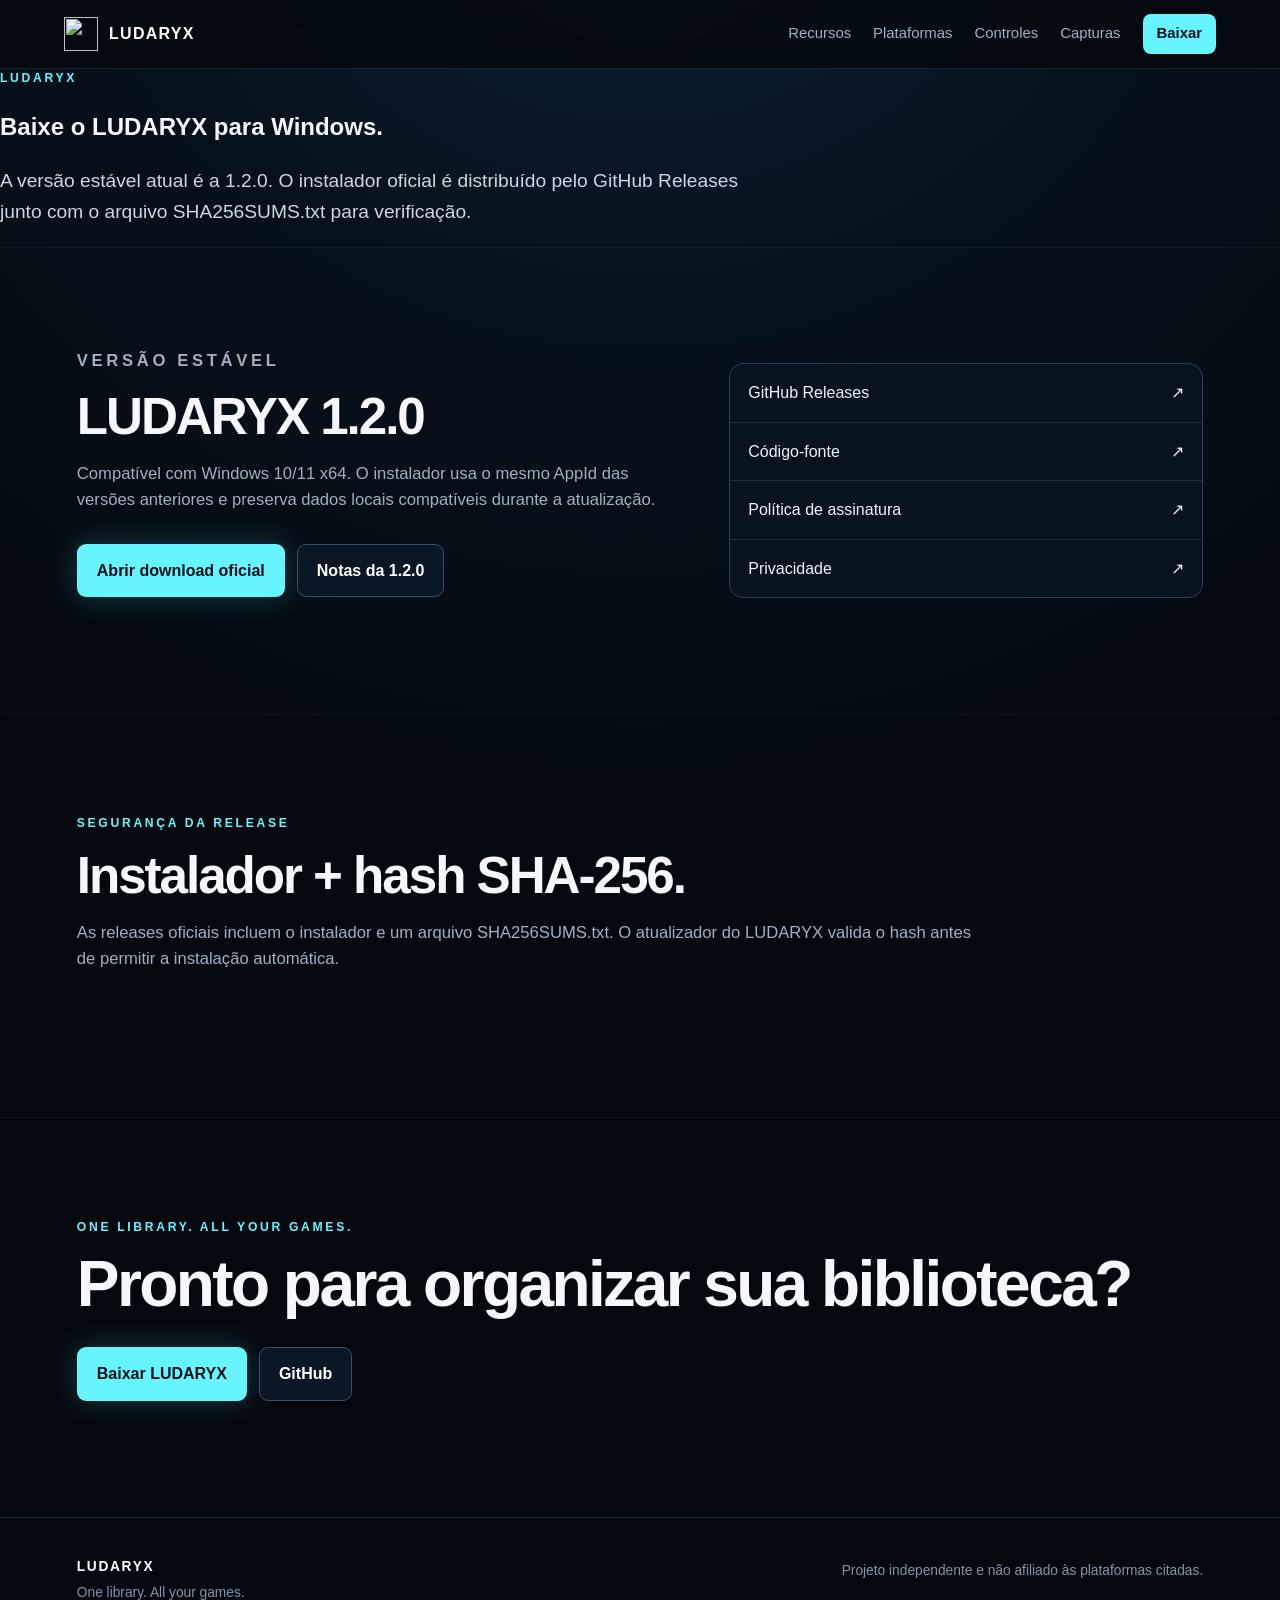
==== site/download/index.html @ f40acaa8 "Add SEO page download" ====
<!doctype html>
<html lang="pt-BR">
<head>
  <meta charset="utf-8">
  <meta name="viewport" content="width=device-width,initial-scale=1">
  <title>Baixar LUDARYX 1.2.0 — Launcher unificado para Windows</title>
  <meta name="description" content="Baixe o LUDARYX 1.2.0 para Windows 10/11 x64. Launcher unificado gratuito e open source com instalador publicado no GitHub Releases.">
  <meta name="robots" content="index,follow,max-image-preview:large,max-snippet:-1">
  <meta name="theme-color" content="#07111d">
  <link rel="canonical" href="https://gustavosdus.github.io/LUDARYX/download/">
  <link rel="icon" href="../assets/icon.png" type="image/png">
  <link rel="stylesheet" href="../styles.css">
  <meta property="og:type" content="website">
  <meta property="og:site_name" content="LUDARYX">
  <meta property="og:title" content="Baixar LUDARYX 1.2.0 — Launcher unificado para Windows">
  <meta property="og:description" content="Baixe o LUDARYX 1.2.0 para Windows 10/11 x64. Launcher unificado gratuito e open source com instalador publicado no GitHub Releases.">
  <meta property="og:url" content="https://gustavosdus.github.io/LUDARYX/download/">
  <meta property="og:image" content="https://gustavosdus.github.io/LUDARYX/screenshots/library.png">
  <meta name="twitter:card" content="summary_large_image">
  <meta name="twitter:title" content="Baixar LUDARYX 1.2.0 — Launcher unificado para Windows">
  <meta name="twitter:description" content="Baixe o LUDARYX 1.2.0 para Windows 10/11 x64. Launcher unificado gratuito e open source com instalador publicado no GitHub Releases.">
  <meta name="twitter:image" content="https://gustavosdus.github.io/LUDARYX/screenshots/library.png">
</head>
<body>
<header class="site-header">
  <a class="brand" href="../"><img src="../assets/icon.png" alt="" width="34" height="34"><span>LUDARYX</span></a>
  <nav aria-label="Navegação principal">
    <a href="../features/">Recursos</a>
    <a href="../supported-launchers/">Plataformas</a>
    <a href="../controllers/">Controles</a>
    <a href="../screenshots/">Capturas</a>
    <a class="nav-cta" href="../download/">Baixar</a>
  </nav>
</header>
<main>
  <section class="page-hero">
    <p class="eyebrow">LUDARYX</p>
    <h1>Baixe o LUDARYX para Windows.</h1>
    <p class="lead">A versão estável atual é a 1.2.0. O instalador oficial é distribuído pelo GitHub Releases junto com o arquivo SHA256SUMS.txt para verificação.</p>
  </section>
  <section class="section split"><div><p class="eyebrow">VERSÃO ESTÁVEL</p><h2>LUDARYX 1.2.0</h2><p>Compatível com Windows 10/11 x64. O instalador usa o mesmo AppId das versões anteriores e preserva dados locais compatíveis durante a atualização.</p><div class="actions"><a class="button primary" href="https://github.com/gustavosdus/LUDARYX/releases/latest">Abrir download oficial</a><a class="button secondary" href="https://github.com/gustavosdus/LUDARYX/releases/tag/v1.2.0">Notas da 1.2.0</a></div></div>
 <div class="link-card"><a href="https://github.com/gustavosdus/LUDARYX/releases/latest">GitHub Releases <span>↗</span></a><a href="https://github.com/gustavosdus/LUDARYX">Código-fonte <span>↗</span></a><a href="https://github.com/gustavosdus/LUDARYX/blob/main/CODE-SIGNING-POLICY.md">Política de assinatura <span>↗</span></a><a href="https://github.com/gustavosdus/LUDARYX/blob/main/PRIVACY.md">Privacidade <span>↗</span></a></div></section>
 <section class="section"><div class="section-heading"><p class="eyebrow">SEGURANÇA DA RELEASE</p><h2>Instalador + hash SHA-256.</h2><p>As releases oficiais incluem o instalador e um arquivo SHA256SUMS.txt. O atualizador do LUDARYX valida o hash antes de permitir a instalação automática.</p></div></section>
  <section class="section cta-panel">
    <div><p class="eyebrow">ONE LIBRARY. ALL YOUR GAMES.</p><h2>Pronto para organizar sua biblioteca?</h2></div>
    <div class="actions"><a class="button primary" href="../download/">Baixar LUDARYX</a><a class="button secondary" href="https://github.com/gustavosdus/LUDARYX">GitHub</a></div>
  </section>
</main>
<footer><div><strong>LUDARYX</strong><p>One library. All your games.</p></div><p>Projeto independente e não afiliado às plataformas citadas.</p></footer>
</body>
</html>
---- site/styles.css ----
:root{--bg:#05090f;--panel:#08131f;--panel2:#0c1a29;--text:#f5f7fa;--muted:#9fb0c3;--line:#203348;--neon:#66f5ff;--red:#d9153c;--shadow:0 20px 70px rgba(0,0,0,.45)}*{box-sizing:border-box}html{scroll-behavior:smooth}body{margin:0;background:radial-gradient(circle at 50% -15%,#10273d 0,#07111b 28%,var(--bg) 58%);color:var(--text);font-family:Inter,Segoe UI,Roboto,Arial,sans-serif;line-height:1.6}.site-header{position:sticky;top:0;z-index:20;display:flex;align-items:center;justify-content:space-between;gap:24px;padding:14px clamp(20px,5vw,72px);background:rgba(5,9,15,.82);backdrop-filter:blur(18px);border-bottom:1px solid rgba(102,245,255,.12)}.brand{display:flex;align-items:center;gap:11px;color:#fff;text-decoration:none;font-weight:800;letter-spacing:.08em}.brand img{object-fit:contain}.site-header nav{display:flex;align-items:center;gap:22px}.site-header nav a{color:var(--muted);text-decoration:none;font-size:.93rem}.site-header nav a:hover{color:#fff}.site-header .nav-cta{color:#07131d;background:var(--neon);padding:8px 14px;border-radius:8px;font-weight:800}.hero{min-height:calc(100vh - 64px);display:grid;grid-template-columns:minmax(0,.9fr) minmax(420px,1.25fr);align-items:center;gap:clamp(36px,6vw,90px);padding:clamp(70px,8vw,120px) clamp(20px,6vw,96px)}.eyebrow{color:var(--neon);font-size:.76rem;font-weight:800;letter-spacing:.22em;margin:0 0 14px}.hero-logo{width:min(540px,90%);height:auto;display:block;margin:0 0 20px}.hero h1,.section h2{font-size:clamp(2.2rem,5vw,4.9rem);line-height:1.03;letter-spacing:-.04em;margin:.1em 0 .35em}.lead{font-size:clamp(1rem,1.5vw,1.24rem);color:#cbd7e5;max-width:760px}.actions{display:flex;flex-wrap:wrap;gap:12px;margin:30px 0 16px}.button{display:inline-flex;align-items:center;justify-content:center;padding:13px 19px;border-radius:9px;text-decoration:none;font-weight:800;border:1px solid transparent}.primary{background:var(--neon);color:#051018;box-shadow:0 0 28px rgba(102,245,255,.22)}.secondary{border-color:#38516b;color:#fff;background:#0b1724}.micro{font-size:.85rem;color:#7f92a7}.hero-visual{position:relative}.hero-visual:before{content:"";position:absolute;inset:10% 4%;background:rgba(102,245,255,.16);filter:blur(70px);z-index:-1}.hero-visual img,.screenshots img{width:100%;display:block;border:1px solid #27435c;border-radius:16px;box-shadow:var(--shadow)}.section{padding:100px clamp(20px,6vw,96px);border-top:1px solid rgba(120,150,180,.08)}.section-heading{max-width:900px;margin-bottom:44px}.section-heading h2,.split h2,.english h2{font-size:clamp(2rem,4vw,3.7rem);line-height:1.08;margin:.1em 0 .3em}.section-heading>p:last-child,.split p,.english p{color:var(--muted);font-size:1.04rem}.platform-grid{display:flex;flex-wrap:wrap;gap:10px}.platform-grid span{border:1px solid #294057;background:linear-gradient(180deg,#0e1b29,#09131f);padding:10px 14px;border-radius:999px;color:#dbe8f3}.feature-grid{display:grid;grid-template-columns:repeat(3,1fr);gap:16px}.feature-grid article{background:linear-gradient(180deg,rgba(14,28,42,.92),rgba(7,16,26,.92));border:1px solid #20374c;border-radius:14px;padding:24px;min-height:190px}.feature-grid h3{margin:0 0 8px;font-size:1.12rem}.feature-grid p{margin:0;color:var(--muted)}.screenshots{display:grid;grid-template-columns:1.55fr 1fr;gap:20px;align-items:start}.screenshots .section-heading{grid-column:1/-1}.screenshots figure{margin:0}.screenshots figcaption{color:var(--muted);font-size:.86rem;padding:10px 2px}.split{display:grid;grid-template-columns:1fr .8fr;gap:60px;align-items:center}.link-card{border:1px solid #254057;background:#08131f;border-radius:14px;overflow:hidden}.link-card a{display:flex;justify-content:space-between;padding:16px 18px;color:#eaf3fb;text-decoration:none;border-bottom:1px solid #1d3042}.link-card a:last-child{border-bottom:0}.link-card a:hover{background:#0d1d2d;color:var(--neon)}.english{background:linear-gradient(180deg,rgba(14,31,47,.35),rgba(5,9,15,0))}.english{max-width:none}.english>*{max-width:980px}.english a{color:var(--neon);font-weight:800;text-decoration:none}footer{display:flex;justify-content:space-between;gap:40px;padding:38px clamp(20px,6vw,96px);border-top:1px solid #1c2d3e;color:#8294a7;font-size:.86rem}footer strong{color:#fff;letter-spacing:.12em}footer p{margin:4px 0;max-width:720px}@media(max-width:1050px){.site-header nav a:not(.nav-cta){display:none}.hero{grid-template-columns:1fr;min-height:auto}.hero-visual{max-width:1000px}.feature-grid{grid-template-columns:repeat(2,1fr)}.split{grid-template-columns:1fr}.screenshots{grid-template-columns:1fr}}@media(max-width:650px){.site-header{padding:12px 16px}.hero,.section{padding-left:18px;padding-right:18px}.hero{padding-top:60px}.feature-grid{grid-template-columns:1fr}.hero-logo{width:88%}.actions{flex-direction:column}.button{width:100%}footer{flex-direction:column;padding:30px 18px}.screenshots{gap:8px}}
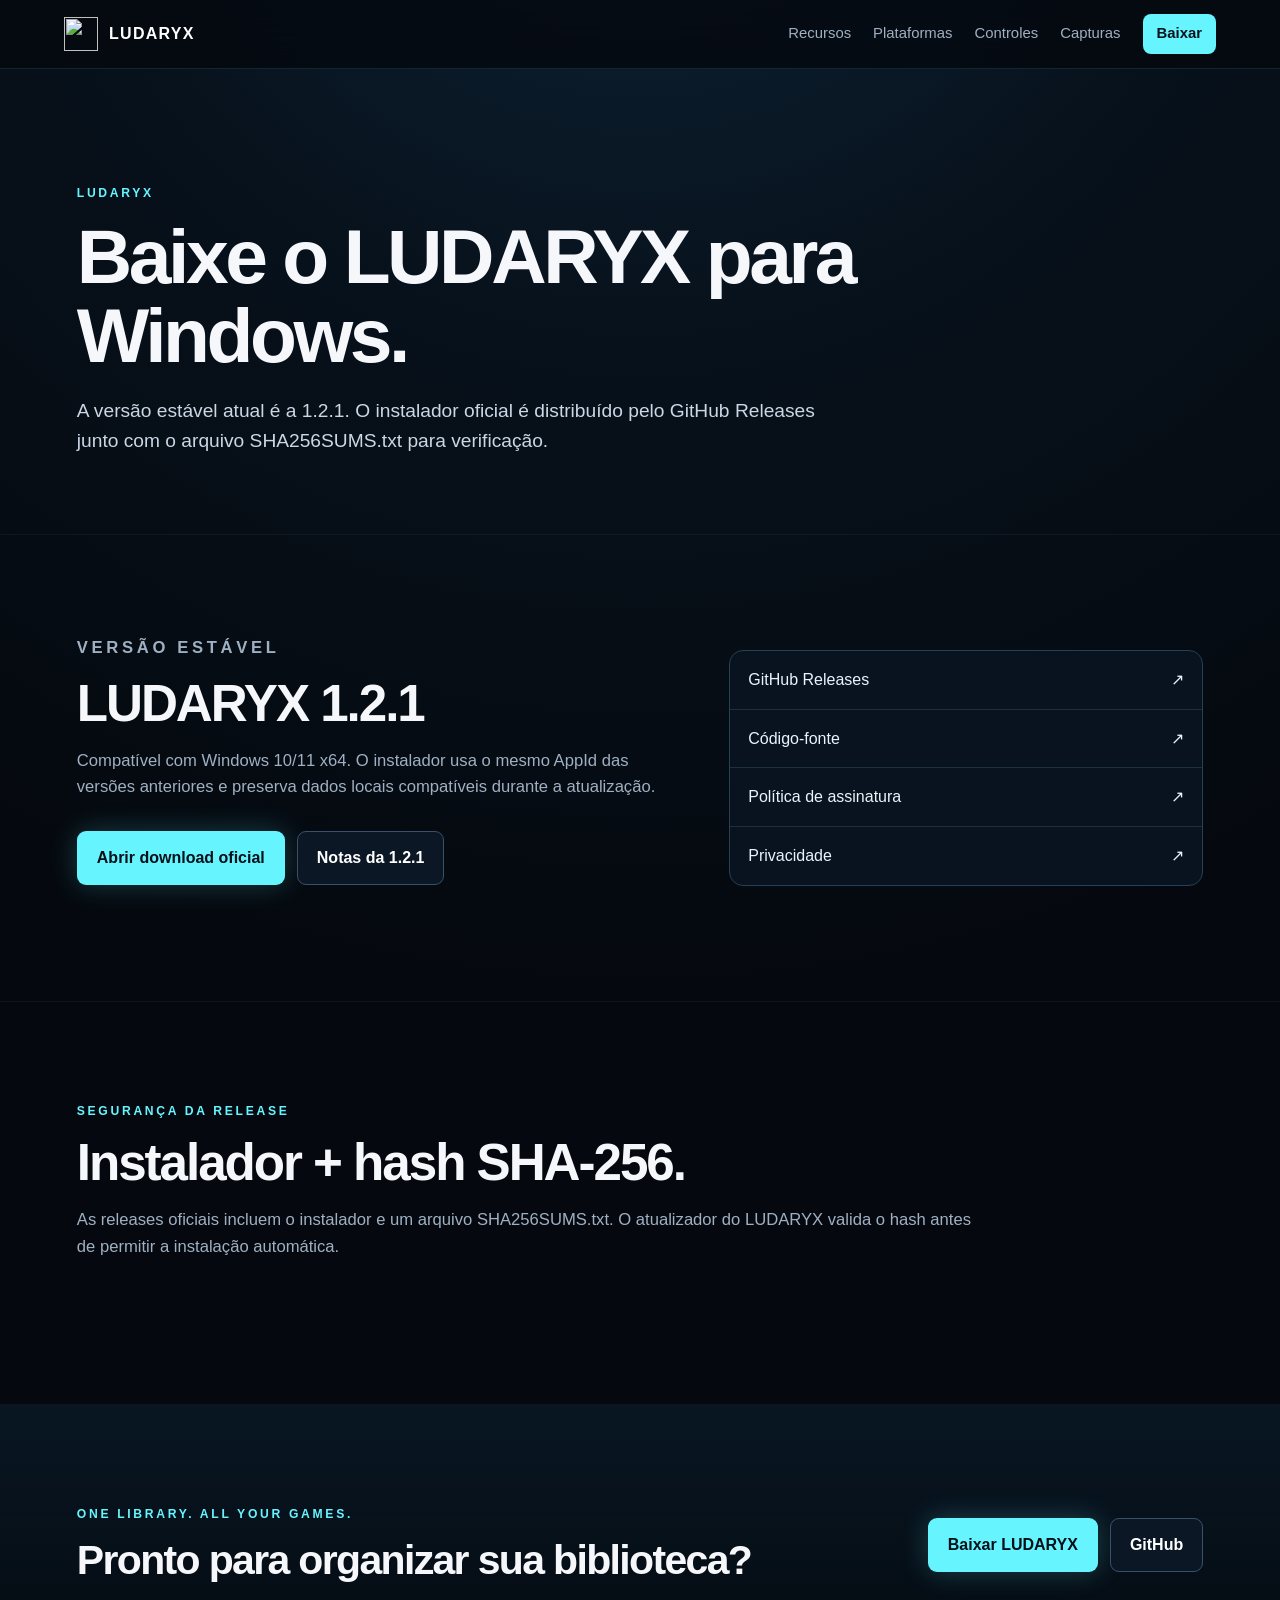
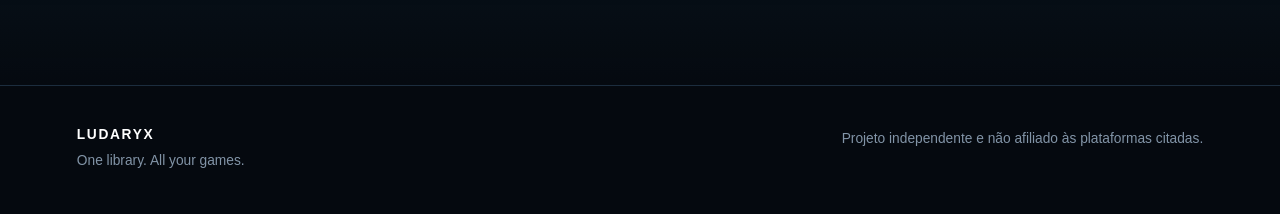
==== commit bda1e2e3: "Update download page for LUDARYX 1.2.1" ====
--- a/site/download/index.html
+++ b/site/download/index.html
@@ -3,8 +3,8 @@
 <head>
   <meta charset="utf-8">
   <meta name="viewport" content="width=device-width,initial-scale=1">
-  <title>Baixar LUDARYX 1.2.0 — Launcher unificado para Windows</title>
-  <meta name="description" content="Baixe o LUDARYX 1.2.0 para Windows 10/11 x64. Launcher unificado gratuito e open source com instalador publicado no GitHub Releases.">
+  <title>Baixar LUDARYX 1.2.1 — Launcher unificado para Windows</title>
+  <meta name="description" content="Baixe o LUDARYX 1.2.1 para Windows 10/11 x64. Launcher unificado gratuito e open source com instalador publicado no GitHub Releases.">
   <meta name="robots" content="index,follow,max-image-preview:large,max-snippet:-1">
   <meta name="theme-color" content="#07111d">
   <link rel="canonical" href="https://gustavosdus.github.io/LUDARYX/download/">
@@ -12,13 +12,13 @@
   <link rel="stylesheet" href="../styles.css">
   <meta property="og:type" content="website">
   <meta property="og:site_name" content="LUDARYX">
-  <meta property="og:title" content="Baixar LUDARYX 1.2.0 — Launcher unificado para Windows">
-  <meta property="og:description" content="Baixe o LUDARYX 1.2.0 para Windows 10/11 x64. Launcher unificado gratuito e open source com instalador publicado no GitHub Releases.">
+  <meta property="og:title" content="Baixar LUDARYX 1.2.1 — Launcher unificado para Windows">
+  <meta property="og:description" content="Baixe o LUDARYX 1.2.1 para Windows 10/11 x64. Launcher unificado gratuito e open source com instalador publicado no GitHub Releases.">
   <meta property="og:url" content="https://gustavosdus.github.io/LUDARYX/download/">
   <meta property="og:image" content="https://gustavosdus.github.io/LUDARYX/screenshots/library.png">
   <meta name="twitter:card" content="summary_large_image">
-  <meta name="twitter:title" content="Baixar LUDARYX 1.2.0 — Launcher unificado para Windows">
-  <meta name="twitter:description" content="Baixe o LUDARYX 1.2.0 para Windows 10/11 x64. Launcher unificado gratuito e open source com instalador publicado no GitHub Releases.">
+  <meta name="twitter:title" content="Baixar LUDARYX 1.2.1 — Launcher unificado para Windows">
+  <meta name="twitter:description" content="Baixe o LUDARYX 1.2.1 para Windows 10/11 x64. Launcher unificado gratuito e open source com instalador publicado no GitHub Releases.">
   <meta name="twitter:image" content="https://gustavosdus.github.io/LUDARYX/screenshots/library.png">
 </head>
 <body>
@@ -36,9 +36,9 @@
   <section class="page-hero">
     <p class="eyebrow">LUDARYX</p>
     <h1>Baixe o LUDARYX para Windows.</h1>
-    <p class="lead">A versão estável atual é a 1.2.0. O instalador oficial é distribuído pelo GitHub Releases junto com o arquivo SHA256SUMS.txt para verificação.</p>
+    <p class="lead">A versão estável atual é a 1.2.1. O instalador oficial é distribuído pelo GitHub Releases junto com o arquivo SHA256SUMS.txt para verificação.</p>
   </section>
-  <section class="section split"><div><p class="eyebrow">VERSÃO ESTÁVEL</p><h2>LUDARYX 1.2.0</h2><p>Compatível com Windows 10/11 x64. O instalador usa o mesmo AppId das versões anteriores e preserva dados locais compatíveis durante a atualização.</p><div class="actions"><a class="button primary" href="https://github.com/gustavosdus/LUDARYX/releases/latest">Abrir download oficial</a><a class="button secondary" href="https://github.com/gustavosdus/LUDARYX/releases/tag/v1.2.0">Notas da 1.2.0</a></div></div>
+  <section class="section split"><div><p class="eyebrow">VERSÃO ESTÁVEL</p><h2>LUDARYX 1.2.1</h2><p>Compatível com Windows 10/11 x64. O instalador usa o mesmo AppId das versões anteriores e preserva dados locais compatíveis durante a atualização.</p><div class="actions"><a class="button primary" href="https://github.com/gustavosdus/LUDARYX/releases/latest">Abrir download oficial</a><a class="button secondary" href="https://github.com/gustavosdus/LUDARYX/releases/tag/v1.2.1">Notas da 1.2.1</a></div></div>
  <div class="link-card"><a href="https://github.com/gustavosdus/LUDARYX/releases/latest">GitHub Releases <span>↗</span></a><a href="https://github.com/gustavosdus/LUDARYX">Código-fonte <span>↗</span></a><a href="https://github.com/gustavosdus/LUDARYX/blob/main/CODE-SIGNING-POLICY.md">Política de assinatura <span>↗</span></a><a href="https://github.com/gustavosdus/LUDARYX/blob/main/PRIVACY.md">Privacidade <span>↗</span></a></div></section>
  <section class="section"><div class="section-heading"><p class="eyebrow">SEGURANÇA DA RELEASE</p><h2>Instalador + hash SHA-256.</h2><p>As releases oficiais incluem o instalador e um arquivo SHA256SUMS.txt. O atualizador do LUDARYX valida o hash antes de permitir a instalação automática.</p></div></section>
   <section class="section cta-panel">
--- a/site/styles.css
+++ b/site/styles.css
@@ -1 +1,2 @@
 :root{--bg:#05090f;--panel:#08131f;--panel2:#0c1a29;--text:#f5f7fa;--muted:#9fb0c3;--line:#203348;--neon:#66f5ff;--red:#d9153c;--shadow:0 20px 70px rgba(0,0,0,.45)}*{box-sizing:border-box}html{scroll-behavior:smooth}body{margin:0;background:radial-gradient(circle at 50% -15%,#10273d 0,#07111b 28%,var(--bg) 58%);color:var(--text);font-family:Inter,Segoe UI,Roboto,Arial,sans-serif;line-height:1.6}.site-header{position:sticky;top:0;z-index:20;display:flex;align-items:center;justify-content:space-between;gap:24px;padding:14px clamp(20px,5vw,72px);background:rgba(5,9,15,.82);backdrop-filter:blur(18px);border-bottom:1px solid rgba(102,245,255,.12)}.brand{display:flex;align-items:center;gap:11px;color:#fff;text-decoration:none;font-weight:800;letter-spacing:.08em}.brand img{object-fit:contain}.site-header nav{display:flex;align-items:center;gap:22px}.site-header nav a{color:var(--muted);text-decoration:none;font-size:.93rem}.site-header nav a:hover{color:#fff}.site-header .nav-cta{color:#07131d;background:var(--neon);padding:8px 14px;border-radius:8px;font-weight:800}.hero{min-height:calc(100vh - 64px);display:grid;grid-template-columns:minmax(0,.9fr) minmax(420px,1.25fr);align-items:center;gap:clamp(36px,6vw,90px);padding:clamp(70px,8vw,120px) clamp(20px,6vw,96px)}.eyebrow{color:var(--neon);font-size:.76rem;font-weight:800;letter-spacing:.22em;margin:0 0 14px}.hero-logo{width:min(540px,90%);height:auto;display:block;margin:0 0 20px}.hero h1,.section h2{font-size:clamp(2.2rem,5vw,4.9rem);line-height:1.03;letter-spacing:-.04em;margin:.1em 0 .35em}.lead{font-size:clamp(1rem,1.5vw,1.24rem);color:#cbd7e5;max-width:760px}.actions{display:flex;flex-wrap:wrap;gap:12px;margin:30px 0 16px}.button{display:inline-flex;align-items:center;justify-content:center;padding:13px 19px;border-radius:9px;text-decoration:none;font-weight:800;border:1px solid transparent}.primary{background:var(--neon);color:#051018;box-shadow:0 0 28px rgba(102,245,255,.22)}.secondary{border-color:#38516b;color:#fff;background:#0b1724}.micro{font-size:.85rem;color:#7f92a7}.hero-visual{position:relative}.hero-visual:before{content:"";position:absolute;inset:10% 4%;background:rgba(102,245,255,.16);filter:blur(70px);z-index:-1}.hero-visual img,.screenshots img{width:100%;display:block;border:1px solid #27435c;border-radius:16px;box-shadow:var(--shadow)}.section{padding:100px clamp(20px,6vw,96px);border-top:1px solid rgba(120,150,180,.08)}.section-heading{max-width:900px;margin-bottom:44px}.section-heading h2,.split h2,.english h2{font-size:clamp(2rem,4vw,3.7rem);line-height:1.08;margin:.1em 0 .3em}.section-heading>p:last-child,.split p,.english p{color:var(--muted);font-size:1.04rem}.platform-grid{display:flex;flex-wrap:wrap;gap:10px}.platform-grid span{border:1px solid #294057;background:linear-gradient(180deg,#0e1b29,#09131f);padding:10px 14px;border-radius:999px;color:#dbe8f3}.feature-grid{display:grid;grid-template-columns:repeat(3,1fr);gap:16px}.feature-grid article{background:linear-gradient(180deg,rgba(14,28,42,.92),rgba(7,16,26,.92));border:1px solid #20374c;border-radius:14px;padding:24px;min-height:190px}.feature-grid h3{margin:0 0 8px;font-size:1.12rem}.feature-grid p{margin:0;color:var(--muted)}.screenshots{display:grid;grid-template-columns:1.55fr 1fr;gap:20px;align-items:start}.screenshots .section-heading{grid-column:1/-1}.screenshots figure{margin:0}.screenshots figcaption{color:var(--muted);font-size:.86rem;padding:10px 2px}.split{display:grid;grid-template-columns:1fr .8fr;gap:60px;align-items:center}.link-card{border:1px solid #254057;background:#08131f;border-radius:14px;overflow:hidden}.link-card a{display:flex;justify-content:space-between;padding:16px 18px;color:#eaf3fb;text-decoration:none;border-bottom:1px solid #1d3042}.link-card a:last-child{border-bottom:0}.link-card a:hover{background:#0d1d2d;color:var(--neon)}.english{background:linear-gradient(180deg,rgba(14,31,47,.35),rgba(5,9,15,0))}.english{max-width:none}.english>*{max-width:980px}.english a{color:var(--neon);font-weight:800;text-decoration:none}footer{display:flex;justify-content:space-between;gap:40px;padding:38px clamp(20px,6vw,96px);border-top:1px solid #1c2d3e;color:#8294a7;font-size:.86rem}footer strong{color:#fff;letter-spacing:.12em}footer p{margin:4px 0;max-width:720px}@media(max-width:1050px){.site-header nav a:not(.nav-cta){display:none}.hero{grid-template-columns:1fr;min-height:auto}.hero-visual{max-width:1000px}.feature-grid{grid-template-columns:repeat(2,1fr)}.split{grid-template-columns:1fr}.screenshots{grid-template-columns:1fr}}@media(max-width:650px){.site-header{padding:12px 16px}.hero,.section{padding-left:18px;padding-right:18px}.hero{padding-top:60px}.feature-grid{grid-template-columns:1fr}.hero-logo{width:88%}.actions{flex-direction:column}.button{width:100%}footer{flex-direction:column;padding:30px 18px}.screenshots{gap:8px}}
+.page-hero{padding:clamp(72px,9vw,130px) clamp(20px,6vw,96px) 58px;max-width:1180px}.page-hero h1{font-size:clamp(2.6rem,6vw,5.4rem);line-height:1.02;letter-spacing:-.045em;margin:.1em 0 .28em}.content-prose{max-width:880px;margin-top:54px}.content-prose h2{font-size:clamp(1.55rem,3vw,2.5rem);margin:1.5em 0 .35em}.content-prose p{color:var(--muted);font-size:1.03rem}.feature-grid article a,.section-link a{display:inline-block;margin-top:14px;color:var(--neon);font-weight:800;text-decoration:none}.feature-grid article a:hover,.section-link a:hover{text-decoration:underline}.section-link{margin-top:26px}.platform-grid-large span{font-size:1rem;padding:13px 18px}.page-shot{margin:0}.page-shot img{width:100%;display:block;border:1px solid #27435c;border-radius:16px;box-shadow:var(--shadow)}.page-shot figcaption{color:var(--muted);font-size:.86rem;padding:10px 2px}.gallery{grid-template-columns:1.55fr 1fr}.cta-panel{display:flex;justify-content:space-between;align-items:center;gap:30px;background:linear-gradient(180deg,rgba(9,27,41,.75),rgba(5,11,17,.4))}.cta-panel h2{font-size:clamp(1.7rem,3.2vw,3.2rem);margin:.1em 0}.cta-panel .actions{margin:0}.site-header nav a[aria-current="page"]{color:#fff}@media(max-width:900px){.cta-panel{align-items:flex-start;flex-direction:column}.gallery{grid-template-columns:1fr}}.faq-list{max-width:980px;display:grid;gap:12px}.faq-list details{border:1px solid #243a50;background:linear-gradient(180deg,#0d1b29,#08131f);border-radius:12px;padding:0 18px}.faq-list summary{cursor:pointer;font-weight:800;padding:17px 0;color:#f4f8fc}.faq-list details p{margin:0;padding:0 0 18px;color:var(--muted)}.faq-list summary::marker{color:var(--neon)}.content-prose a{color:var(--neon);font-weight:700;text-decoration:none}.content-prose a:hover{text-decoration:underline}
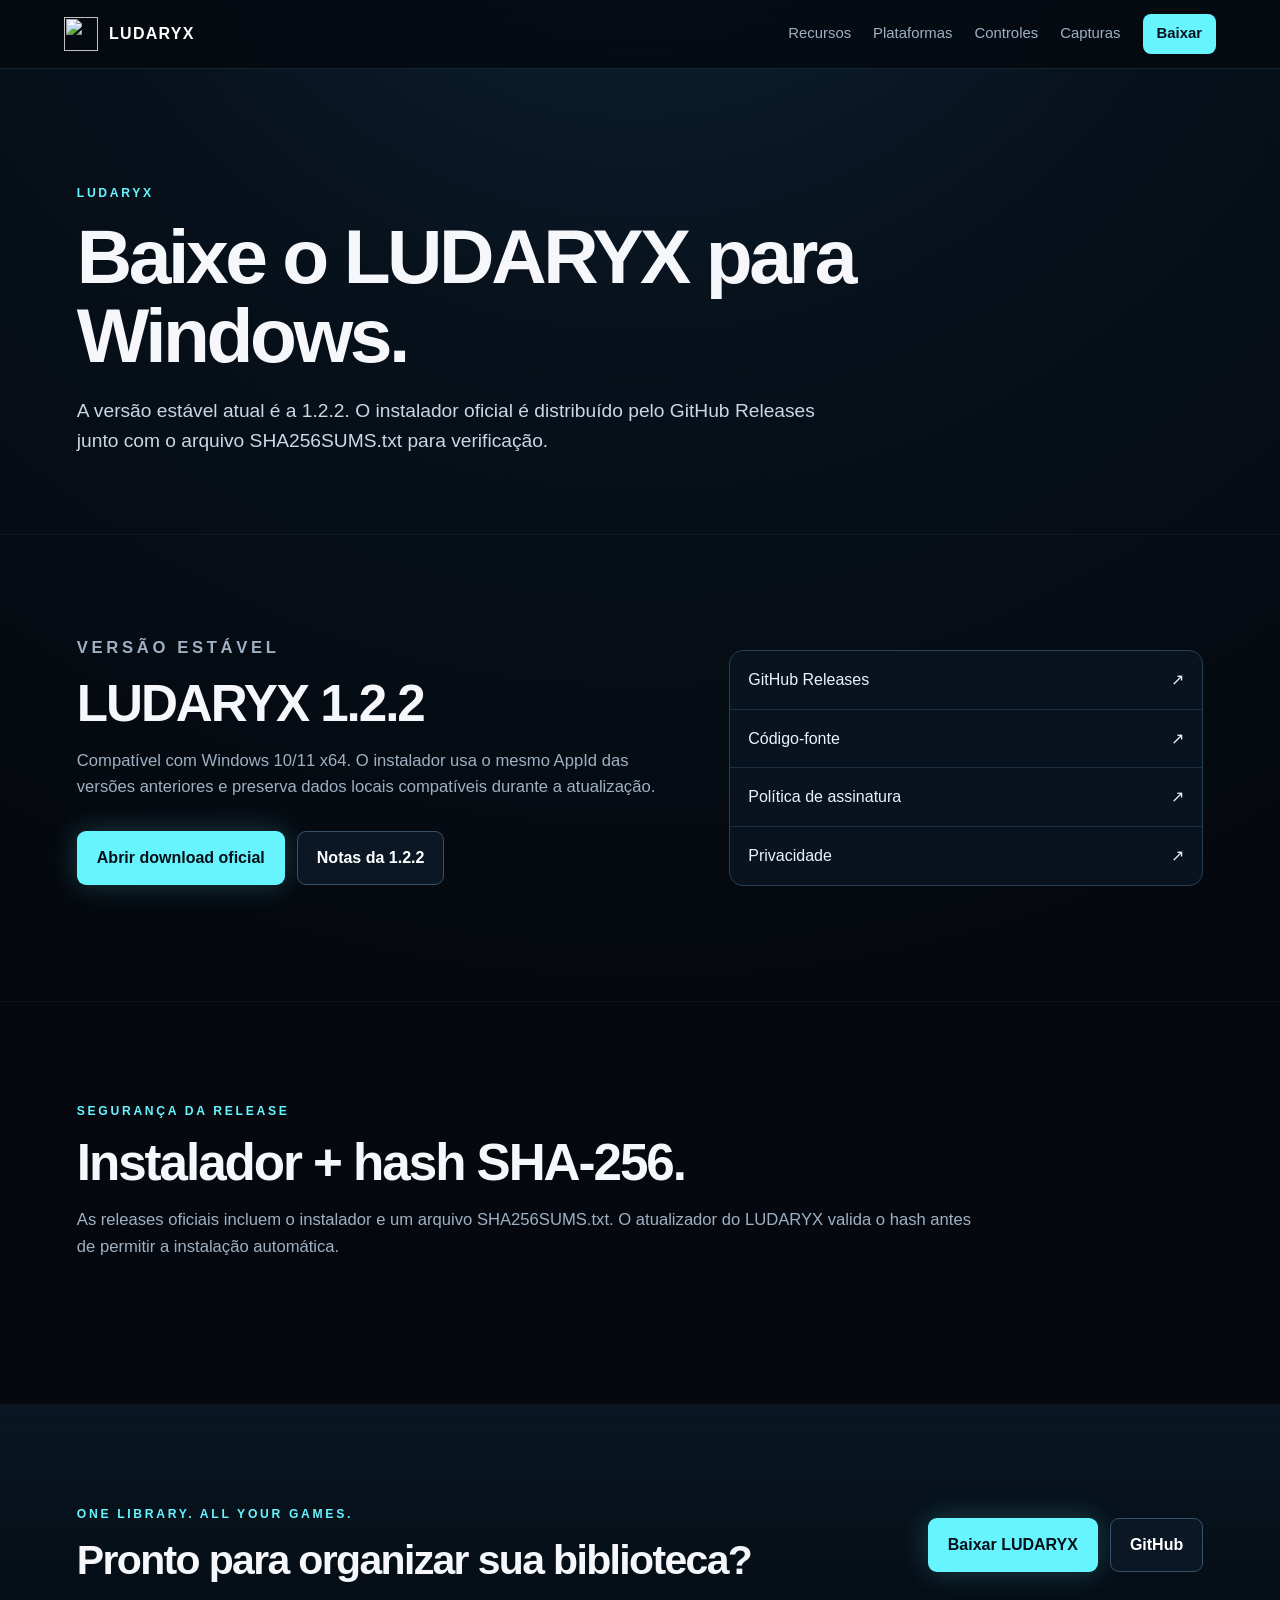
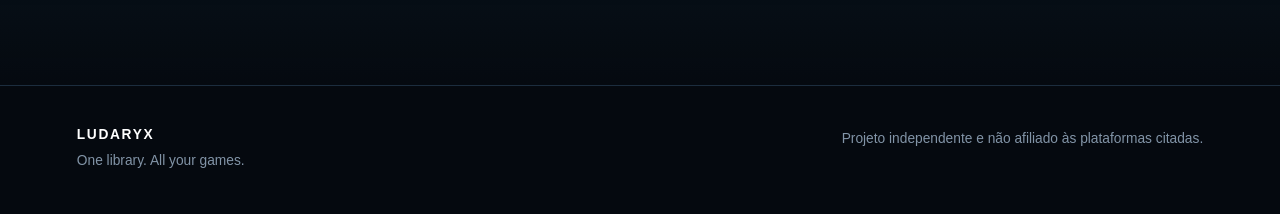
==== commit c867ade5: "Update download page for LUDARYX 1.2.2" ====
--- a/site/download/index.html
+++ b/site/download/index.html
@@ -3,8 +3,8 @@
 <head>
   <meta charset="utf-8">
   <meta name="viewport" content="width=device-width,initial-scale=1">
-  <title>Baixar LUDARYX 1.2.1 — Launcher unificado para Windows</title>
-  <meta name="description" content="Baixe o LUDARYX 1.2.1 para Windows 10/11 x64. Launcher unificado gratuito e open source com instalador publicado no GitHub Releases.">
+  <title>Baixar LUDARYX 1.2.2 — Launcher unificado para Windows</title>
+  <meta name="description" content="Baixe o LUDARYX 1.2.2 para Windows 10/11 x64. Launcher unificado gratuito e open source com instalador publicado no GitHub Releases.">
   <meta name="robots" content="index,follow,max-image-preview:large,max-snippet:-1">
   <meta name="theme-color" content="#07111d">
   <link rel="canonical" href="https://gustavosdus.github.io/LUDARYX/download/">
@@ -12,13 +12,13 @@
   <link rel="stylesheet" href="../styles.css">
   <meta property="og:type" content="website">
   <meta property="og:site_name" content="LUDARYX">
-  <meta property="og:title" content="Baixar LUDARYX 1.2.1 — Launcher unificado para Windows">
-  <meta property="og:description" content="Baixe o LUDARYX 1.2.1 para Windows 10/11 x64. Launcher unificado gratuito e open source com instalador publicado no GitHub Releases.">
+  <meta property="og:title" content="Baixar LUDARYX 1.2.2 — Launcher unificado para Windows">
+  <meta property="og:description" content="Baixe o LUDARYX 1.2.2 para Windows 10/11 x64. Launcher unificado gratuito e open source com instalador publicado no GitHub Releases.">
   <meta property="og:url" content="https://gustavosdus.github.io/LUDARYX/download/">
   <meta property="og:image" content="https://gustavosdus.github.io/LUDARYX/screenshots/library.png">
   <meta name="twitter:card" content="summary_large_image">
-  <meta name="twitter:title" content="Baixar LUDARYX 1.2.1 — Launcher unificado para Windows">
-  <meta name="twitter:description" content="Baixe o LUDARYX 1.2.1 para Windows 10/11 x64. Launcher unificado gratuito e open source com instalador publicado no GitHub Releases.">
+  <meta name="twitter:title" content="Baixar LUDARYX 1.2.2 — Launcher unificado para Windows">
+  <meta name="twitter:description" content="Baixe o LUDARYX 1.2.2 para Windows 10/11 x64. Launcher unificado gratuito e open source com instalador publicado no GitHub Releases.">
   <meta name="twitter:image" content="https://gustavosdus.github.io/LUDARYX/screenshots/library.png">
 </head>
 <body>
@@ -36,9 +36,9 @@
   <section class="page-hero">
     <p class="eyebrow">LUDARYX</p>
     <h1>Baixe o LUDARYX para Windows.</h1>
-    <p class="lead">A versão estável atual é a 1.2.1. O instalador oficial é distribuído pelo GitHub Releases junto com o arquivo SHA256SUMS.txt para verificação.</p>
+    <p class="lead">A versão estável atual é a 1.2.2. O instalador oficial é distribuído pelo GitHub Releases junto com o arquivo SHA256SUMS.txt para verificação.</p>
   </section>
-  <section class="section split"><div><p class="eyebrow">VERSÃO ESTÁVEL</p><h2>LUDARYX 1.2.1</h2><p>Compatível com Windows 10/11 x64. O instalador usa o mesmo AppId das versões anteriores e preserva dados locais compatíveis durante a atualização.</p><div class="actions"><a class="button primary" href="https://github.com/gustavosdus/LUDARYX/releases/latest">Abrir download oficial</a><a class="button secondary" href="https://github.com/gustavosdus/LUDARYX/releases/tag/v1.2.1">Notas da 1.2.1</a></div></div>
+  <section class="section split"><div><p class="eyebrow">VERSÃO ESTÁVEL</p><h2>LUDARYX 1.2.2</h2><p>Compatível com Windows 10/11 x64. O instalador usa o mesmo AppId das versões anteriores e preserva dados locais compatíveis durante a atualização.</p><div class="actions"><a class="button primary" href="https://github.com/gustavosdus/LUDARYX/releases/latest">Abrir download oficial</a><a class="button secondary" href="https://github.com/gustavosdus/LUDARYX/releases/tag/v1.2.2">Notas da 1.2.2</a></div></div>
  <div class="link-card"><a href="https://github.com/gustavosdus/LUDARYX/releases/latest">GitHub Releases <span>↗</span></a><a href="https://github.com/gustavosdus/LUDARYX">Código-fonte <span>↗</span></a><a href="https://github.com/gustavosdus/LUDARYX/blob/main/CODE-SIGNING-POLICY.md">Política de assinatura <span>↗</span></a><a href="https://github.com/gustavosdus/LUDARYX/blob/main/PRIVACY.md">Privacidade <span>↗</span></a></div></section>
  <section class="section"><div class="section-heading"><p class="eyebrow">SEGURANÇA DA RELEASE</p><h2>Instalador + hash SHA-256.</h2><p>As releases oficiais incluem o instalador e um arquivo SHA256SUMS.txt. O atualizador do LUDARYX valida o hash antes de permitir a instalação automática.</p></div></section>
   <section class="section cta-panel">
